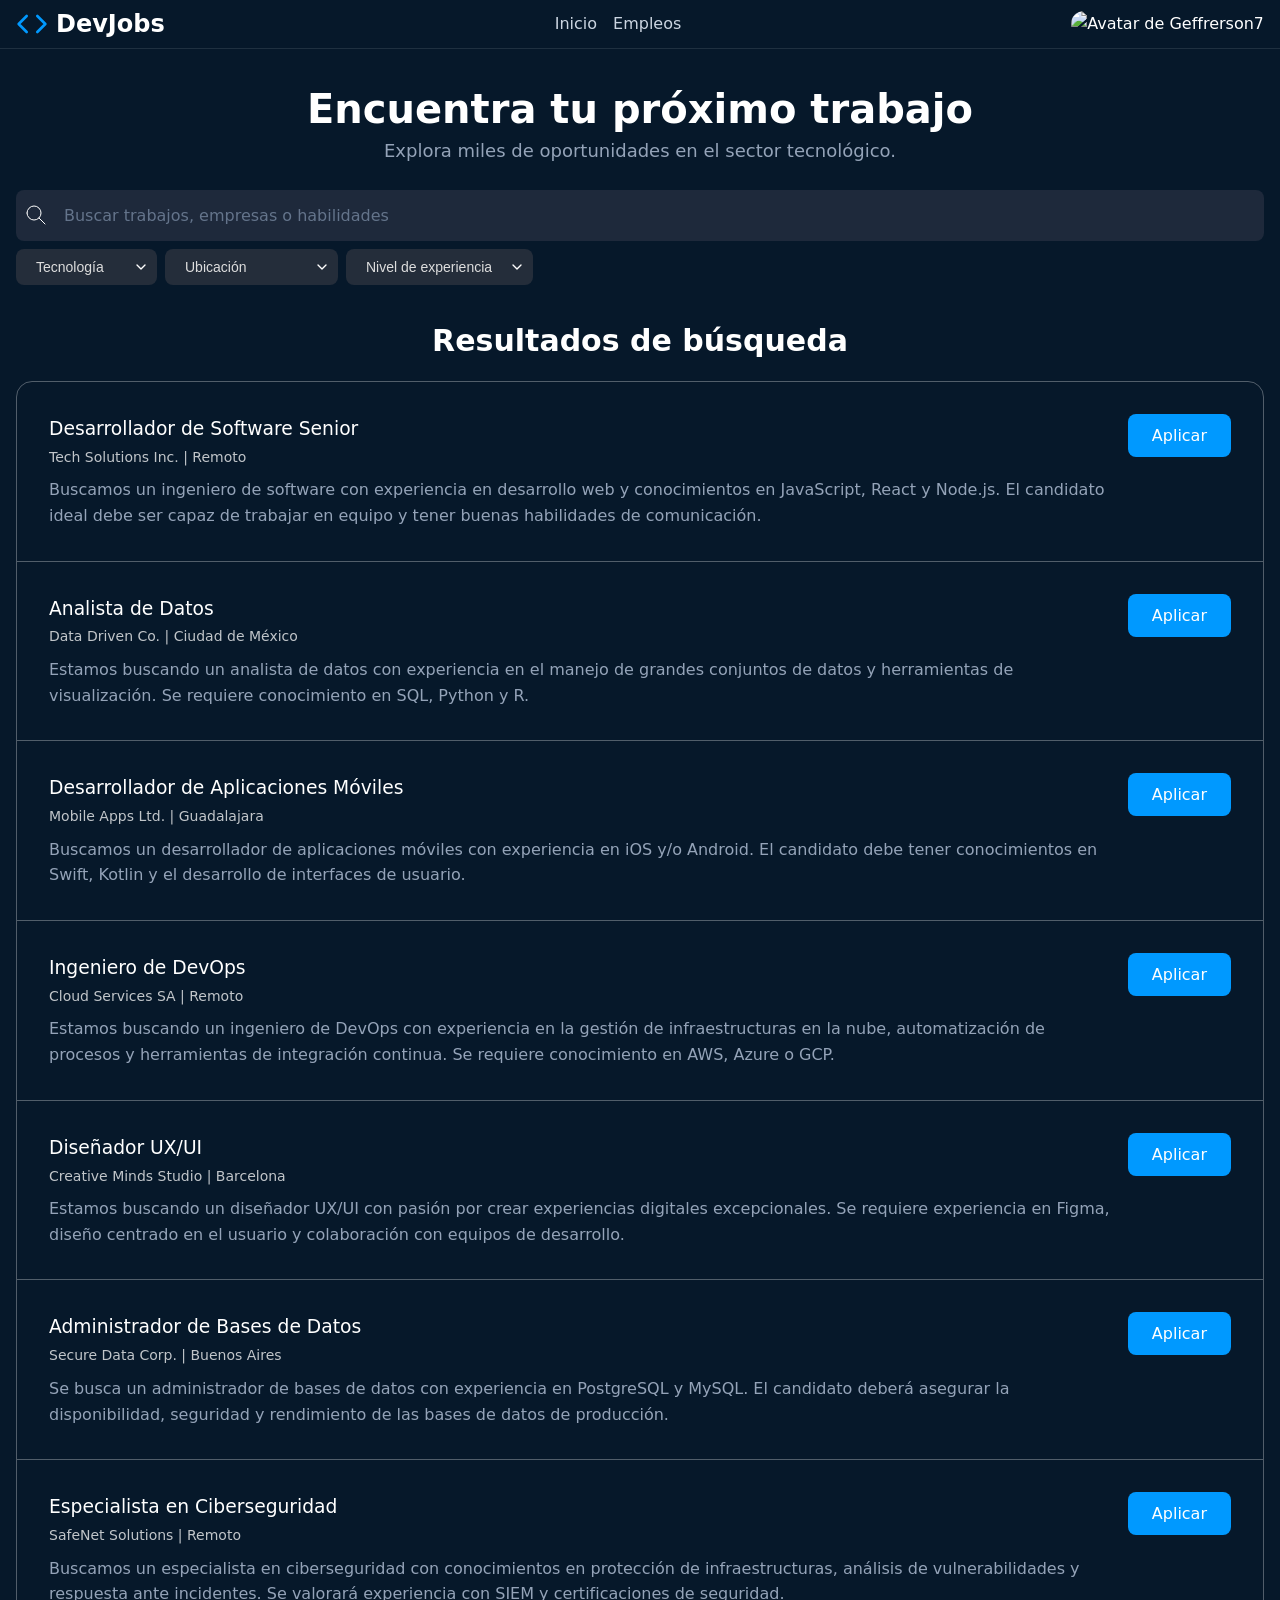
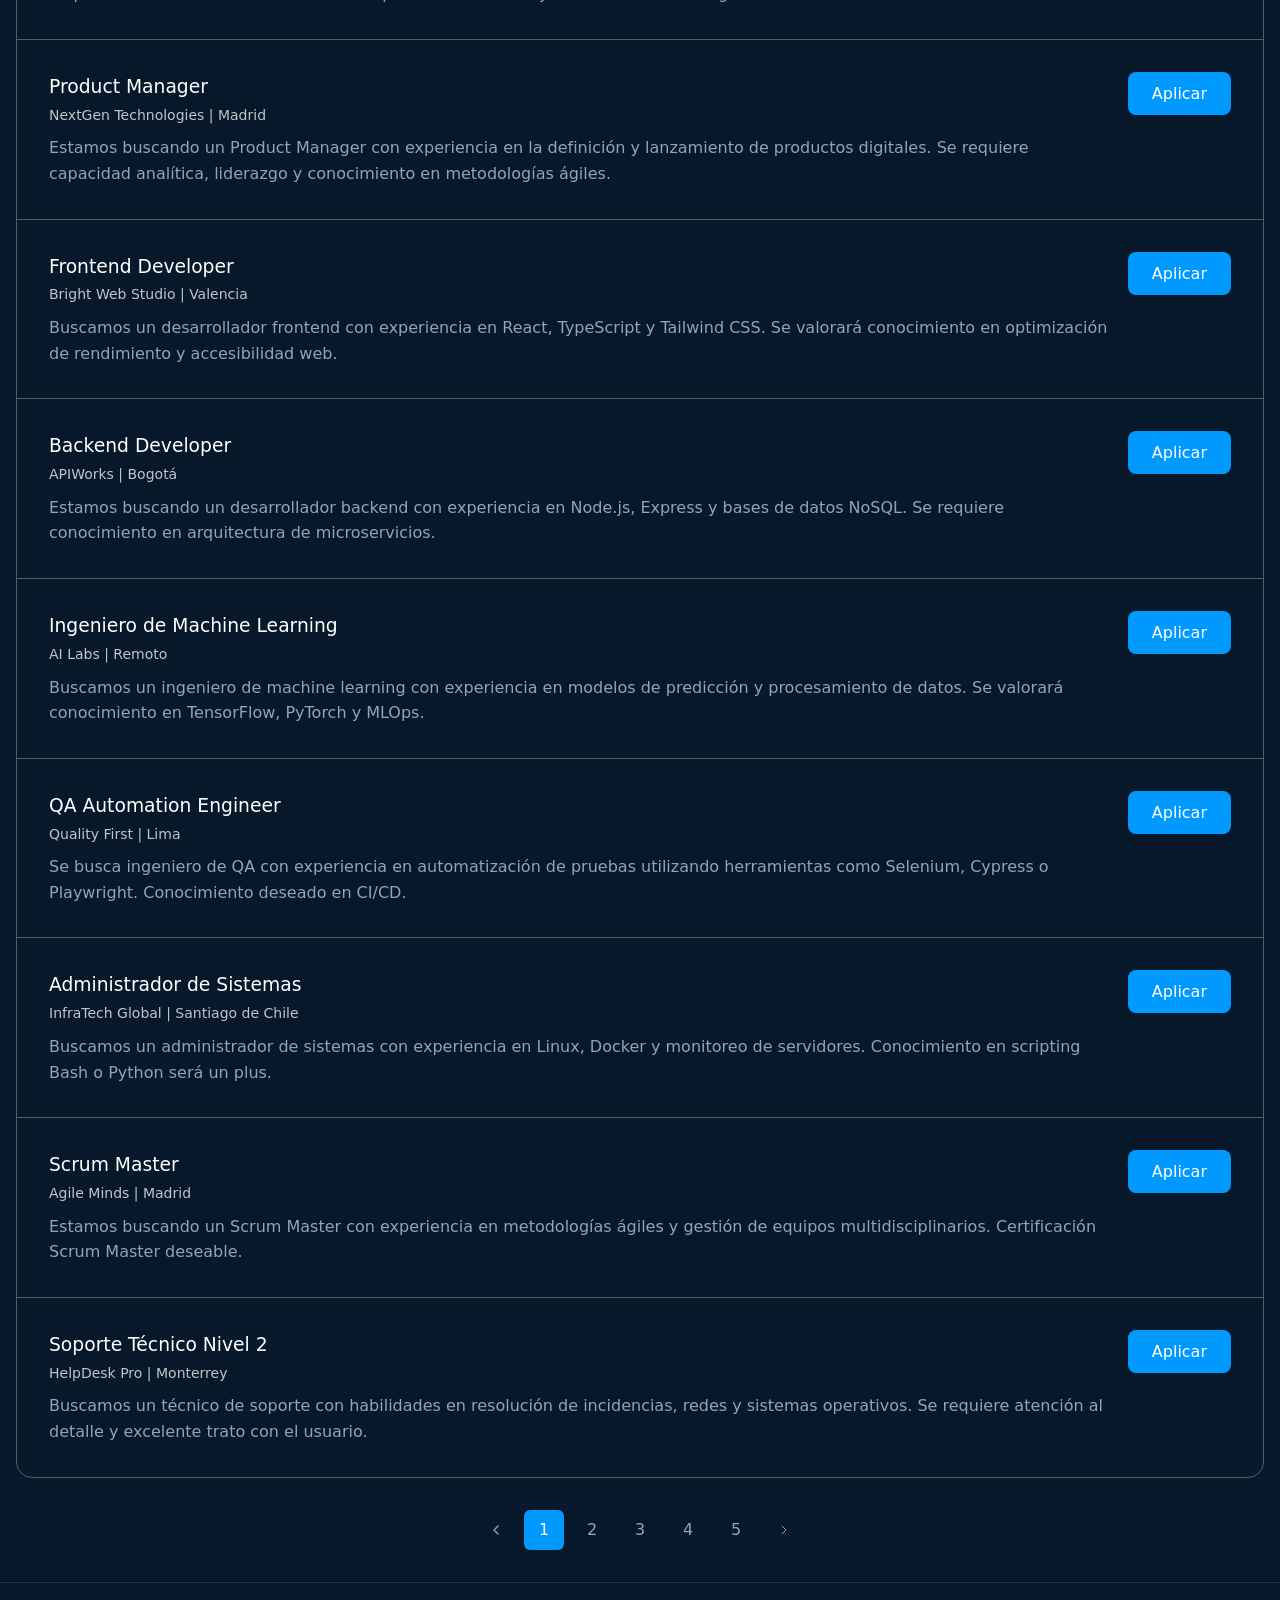
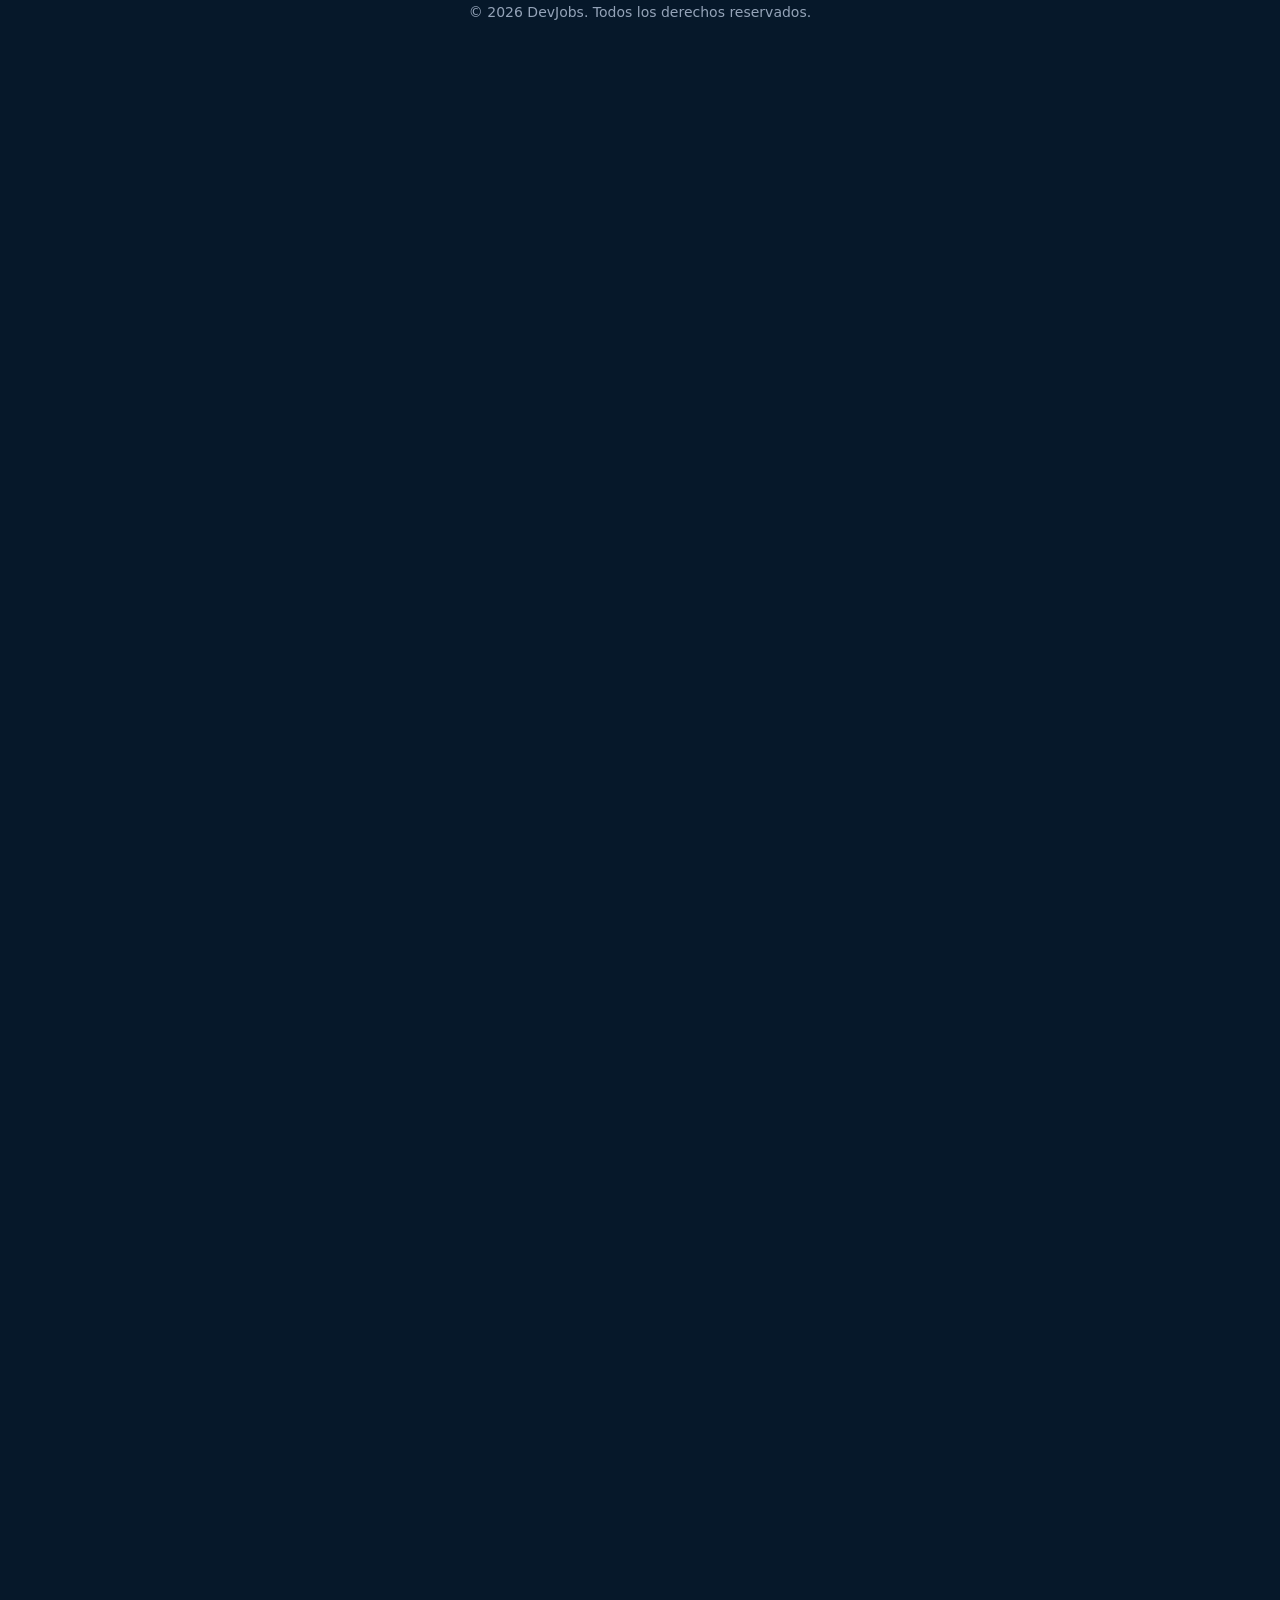
==== empleos.html @ 48cf0bad "first commit" ====
<!doctype html>
<html lang="es">
  <head>
    <title>DevJobs - Empleos</title>
    <meta charset="UTF-8" />
    <meta
      name="description"
      content="Listado con empleos y filtros para encontrar el trabajo de tus sueños."
    />

    <link rel="stylesheet" href="./styles.css" />

    <script type="module" src="./main.js"></script>
  </head>

  <body>
    <header>
      <h1>
        <svg
          fill="none"
          stroke="currentColor"
          stroke-linecap="round"
          stroke-linejoin="round"
          stroke-width="2"
          viewBox="0 0 24 24"
          xmlns="http://www.w3.org/2000/svg"
        >
          <polyline points="16 18 22 12 16 6"></polyline>
          <polyline points="8 6 2 12 8 18"></polyline>
        </svg>
        DevJobs
      </h1>

      <nav>
        <a href="./index.html">Inicio</a>
        <a href="./empleos.html">Empleos</a>
      </nav>

      <div>
        <devjobs-avatar size="32">
        </devjobs-avatar>
      </div>
    </header>

    <main>
      <section class="jobs-search">
        <h1>Encuentra tu próximo trabajo</h1>
        <p>Explora miles de oportunidades en el sector tecnológico.</p>

        <form id="empleos-search-form" role="search">
          <div class="search-bar">
            <svg
              xmlns="http://www.w3.org/2000/svg"
              width="24"
              height="24"
              viewBox="0 0 24 24"
              fill="none"
              stroke="currentColor"
              stroke-width="1"
              stroke-linecap="round"
              stroke-linejoin="round"
              class="icon icon-tabler icons-tabler-outline icon-tabler-search"
            >
              <path stroke="none" d="M0 0h24v24H0z" fill="none" />
              <path d="M10 10m-7 0a7 7 0 1 0 14 0a7 7 0 1 0 -14 0" />
              <path d="M21 21l-6 -6" />
            </svg>

            <input
              name="search"
              id="empleos-search-input"
              required
              type="text"
              placeholder="Buscar trabajos, empresas o habilidades"
            />
          </div>

          <div class="search-filters">
            <select name="technology" id="filter-technology">
              <option value="">Tecnología</option>
              <optgroup label="Tecnologías populares">
                <option value="javascript">JavaScript</option>
                <option value="python">Python</option>
                <option value="react">React</option>
                <option value="nodejs">Node.js</option>
              </optgroup>
              <option value="java">Java</option>
              <hr />
              <option value="csharp">C#</option>
              <option value="c">C</option>
              <option value="c++">C++</option>
              <hr />
              <option value="ruby">Ruby</option>
              <option value="php">PHP</option>
            </select>

            <select name="location" id="filter-location">
              <option value="">Ubicación</option>
              <option value="remoto">Remoto</option>
              <option value="cdmx">Ciudad de México</option>
              <option value="guadalajara">Guadalajara</option>
              <option value="monterrey">Monterrey</option>
              <option value="barcelona">Barcelona</option>
              <option value="bsas">Buenos Aires</option>
              <option value="lima">Lima</option>
              <option value="bogota">Bogotá</option>
              <option value="valencia">Valencia</option>
              <option value="madrid">Madrid</option>
              <option value="santiago">Santiago de Chile</option>
            </select>

            <select name="experience-level" id="filter-experience-level">
              <option value="">Nivel de experiencia</option>
              <option value="junior">Junior</option>
              <option value="mid">Mid-level</option>
              <option value="senior">Senior</option>
              <option value="lead">Lead</option>
            </select>
          </div>
        </form>

        <span id="filter-selected-value"></span>
      </section>

      <section>
        <h2>Resultados de búsqueda</h2>

        <div id="jobs-loading" role="status" aria-label="Loading">
          <svg
            class="spinner"
            xmlns="http://www.w3.org/2000/svg"
            fill="none"
            viewBox="0 0 24 24"
            aria-hidden="true"
          >
            <circle
              class="spinner-track"
              cx="12"
              cy="12"
              r="10"
              stroke="currentColor"
              stroke-width="4"
            ></circle>

            <path
              class="spinner-head"
              fill="currentColor"
              d="M4 12a8 8 0 018-8V0C5.373 0 0 5.373 0 12h4zm2 5.291A7.962 7.962 0 014 12H0c0 3.042 1.135 5.824 3 7.938l3-2.647z"
            ></path>
          </svg>
        </div>

        <div class="jobs-listings">
          <!-- Aquí se insertan los empleos dinámicamente -->
        </div>

        <nav class="pagination">
          <a href="#"
            ><svg
              width="16"
              height="16"
              viewBox="0 0 24 24"
              fill="none"
              stroke="currentColor"
              stroke-width="2"
              stroke-linecap="round"
              stroke-linejoin="round"
            >
              <path stroke="none" d="M0 0h24v24H0z" fill="none" />
              <path d="M15 6l-6 6l6 6" /></svg
          ></a>
          <a class="is-active" href="#">1</a>
          <a href="#">2</a>
          <a href="#">3</a>
          <a href="#">4</a>
          <a href="#">5</a>
          <a href="#"
            ><svg
              width="16"
              height="16"
              viewBox="0 0 24 24"
              fill="none"
              stroke="currentColor"
              stroke-width="1.5"
              stroke-linecap="round"
              stroke-linejoin="round"
              class="icon icon-tabler icons-tabler-outline icon-tabler-chevron-right"
            >
              <path stroke="none" d="M0 0h24v24H0z" fill="none" />
              <path d="M9 6l6 6l-6 6" /></svg
          ></a>
        </nav>
      </section>
    </main>

    <footer style="padding-bottom: 2000px">
      <small>&copy; 2026 DevJobs. Todos los derechos reservados.</small>
    </footer>
  </body>
</html>
---- styles.css ----
* {
  margin: 0;
  padding: 0;
  box-sizing: border-box;
}

:root {
  --primary: #3b4550;
  --primary-dark: #0a3d66;
  --primary-hover: #0d5ba8;
  --primary-light: #09f;
  --background: #06182a;
  --text-primary: #ffffff;
  --text-secondary: #cbd5e1;
  --text-muted: #94a3b8;
  --border: rgba(255, 255, 255, 0.1);
  --card-bg: #1e293b;
  --shadow: rgba(0, 0, 0, 0.3);
  --input-bg: #1e293b;
  --hsla-example: hsla(210, 100%, 56%, 1);
}

@font-face {
  font-family: "Inter Variable";
  font-style: normal;
  font-display: swap;
  font-weight: 100 900;
  src: url(https://cdn.jsdelivr.net/fontsource/fonts/inter:vf@latest/latin-wght-normal.woff2)
    format("woff2-variations");
  unicode-range:
    U+0000-00FF, U+0131, U+0152-0153, U+02BB-02BC, U+02C6, U+02DA, U+02DC,
    U+0304, U+0308, U+0329, U+2000-206F, U+20AC, U+2122, U+2191, U+2193, U+2212,
    U+2215, U+FEFF, U+FFFD;
}

body {
  font-family: system-ui;
  background-color: var(--background);
  color: var(--text-primary);
  min-height: 100vh;
  display: flex;
  flex-direction: column;
  line-height: 1.6;
}

select {
  padding: 0.625rem 1.25rem;
  background-color: #242d3a;
  border: 0;
  border-radius: 0.5rem;
  font-size: 0.875rem;
  color: #ddd;
  cursor: pointer;
  transition: all 0.2s;
  appearance: none;
  background-image: url("data:image/svg+xml,%3Csvg xmlns='http://www.w3.org/2000/svg' width='16' height='16' viewBox='0 0 24 24' fill='none' stroke='white' stroke-width='2' stroke-linecap='round' stroke-linejoin='round'%3E%3Cpolyline points='6 9 12 15 18 9'/%3E%3C/svg%3E");
  background-repeat: no-repeat;
  background-position: right 0.5rem center;
  padding-right: 2.5rem;

  &:hover {
    background-color: var(--primary-hover);
    color: white;
  }

  &:focus {
    outline: 2px solid #1173d4;
    outline-offset: 2px;
  }
}

/* Títulos principales */
h1 {
  font-size: 1.5rem;
  line-height: 1.2;
  text-wrap: balance;
  display: flex;
  align-items: center;
  gap: 0.5rem;

  svg {
    width: 2rem;
    height: 2rem;
    color: var(--primary-light);
  }
}

h1 + p {
  text-wrap: balance;
  margin-bottom: 2rem;
}

/* Header */
header {
  border-bottom: 1px solid var(--border);
  background: var(--background);
  padding: 0.5rem 1rem;
  display: flex;
  align-items: center;
  justify-content: space-between;
  gap: 2rem;

  h2 {
    font-size: 1.25rem;
    font-weight: 700;
    color: var(--text-primary);
  }
}

/* Navegación del header a otras páginas */
nav {
  align-items: center;
  gap: 1rem;
  display: flex;

  a {
    text-decoration: none;
    color: var(--text-secondary);
    transition: color 0.2s;
    font-weight: 500;

    &:hover,
    &:focus {
      color: var(--primary);
      outline: none;
    }
  }
}

/* Botones del Header */
header div a {
  padding: 0.5rem 1rem;
  border-radius: 0.5rem;
  background-color: #334155;
  color: var(--text-primary);
  display: inline-block;
  font-size: 0.875rem;
  font-weight: 700;
  text-decoration: none;
  /* TODO */
}

/* Hero */
main > section:nth-child(1) {
  height: 500px;
  text-align: center;
  display: flex;
  flex-direction: column;
  justify-content: center;
  align-items: center;

  h1 {
    padding-top: 36px;
  }

  & > img {
    position: absolute;
    width: 100%;
    height: 100%;
    object-fit: cover;
    z-index: -1;
    left: 0;
    right: 0;
    mask-image: linear-gradient(
      to bottom,
      rgba(16, 25, 34, 1) 5%,
      rgba(16, 25, 34, 0) 80%
    );
  }
}

/* Formulario de Búsqueda */
form {
  max-width: 42rem;
  width: 100%;
  margin: 0 auto;
  padding-inline: 1rem;
}

form > div {
  display: flex;
  align-items: center;
  background-color: var(--input-bg);
  border-radius: 0.5rem;
  box-shadow: 0 10px 15px -3px var(--shadow);
  padding: 0.5rem;
  gap: 0.5rem;
}

form span {
  padding-left: 0.75rem;
  color: var(--text-muted);
  display: flex;
  align-items: center;
  flex-shrink: 0;
}

form input[type="text"] {
  flex: 1;
  background: transparent;
  border: none;
  outline: none;
  color: var(--text-primary);
  padding: 0.75rem 0.5rem;
  font-size: 1rem;
  font-family: inherit;
}

form input[type="text"]::placeholder {
  color: #64748b;
}

button {
  padding: 0.75rem 1.5rem;
  border-radius: 0.5rem;
  background-color: var(--primary);
  color: white;
  font-weight: 400;
  border: none;
  cursor: pointer;
  transition: all 0.2s;
  font-family: inherit;
  font-size: 1rem;
  white-space: nowrap;

  &:hover, /* pseudo-clase que significa que el ratón está encima */
  &:focus {
    /* pseudo-clase que significa que el elemento tiene el foco */
    background-color: var(--primary-hover);
    outline: 2px solid white;
    outline-offset: 2px;
  }

  &:active {
    transform: scale(0.9);
  }

  &:disabled {
    opacity: 0.5;
    pointer-events: none;
  }
}

/* Features Section */
main > section:nth-child(2) {
  padding-inline: 1rem;
  background-color: var(--background);
  padding-top: 2rem;

  & > header {
    gap: 2px;
    flex-direction: column;

    h2 {
      margin-bottom: 0;
    }

    p {
      opacity: 0.75;
    }
  }
}

main > section:nth-child(2) h2 {
  font-size: 1.875rem;
  font-weight: 700;
  color: var(--text-primary);
  margin-bottom: 1rem;
  text-align: center;
}

main > section:nth-child(2) > div > div:first-child > p {
  font-size: 1.125rem;
  color: var(--text-muted);
  max-width: 42rem;
  margin: 0 auto;
}

/* Grid de Features */
main > section:nth-child(2) footer {
  display: grid;
  grid-template-columns: repeat(auto-fit, minmax(280px, 1fr));
  gap: 16px;
}

/* Feature Cards */
/* article {
  background-color: var(--card-bg);
  padding: 2rem;
  margin-bottom: 16px;
  border-radius: 0.5rem;                   
  box-shadow: 0px 1px 3px 0 var(--shadow); 

  svg {
    color: var(--primary-light);          
    background: rgba(0, 153, 255, 0.3);  
    border-radius: 9999px;               
    width: 64px;                         
    height: 64px;                        
    padding: 16px;                       
  }

  h3 {
    font-weight: 500;
  }

  p {
    color: var(--text-muted);
  }
} */

/* Footer */
footer {
  background-color: var(--background);
  border-top: 1px solid var(--border);
  text-align: center;
  padding: 16px;

  small {
    color: var(--text-muted);
    font-size: 0.875rem;
  }
}

article {
  background-color: var(--card-bg);
  padding: 2rem;
  margin-bottom: 16px;
  border-radius: 0.5rem;
  box-shadow: 0px 1px 3px 0px rgba(0, 0, 0, 0.5);

  svg {
    color: var(--primary-light);
    background: rgba(0, 153, 255, 0.3);
    width: 64px;
    height: 64px;
    border-radius: 100%;
    padding: 16px;
  }

  p {
    color: var(--text-muted);
  }

  h3 {
    font-weight: 500;
  }
}

/* Jobs Search */
.jobs-search {
  margin: 0;
  padding: 0;
  height: auto !important;

  h1 {
    font-size: 2.5rem;
    margin-bottom: 0.25rem;
  }

  p {
    font-size: 1.125rem;
    color: var(--text-muted);
    margin-bottom: 1.5rem;
  }

  .search-bar {
    background: var(--input-bg);
    padding: 0.25rem 0.5rem;
  }

  .search-filters {
    display: flex;
    flex-wrap: wrap;
    margin-top: 0.5rem;
  }

  form {
    width: 100%;
    max-width: 1280px;
  }

  form div {
    background: none;
    box-shadow: none;
    padding: 0;
  }
}

#jobs-loading {
  display: flex;
  justify-content: center;
  padding: 1rem 0;
}

.spinner {
  width: 32px;
  height: 32px;
  color: var(--primary-light);
  animation: spin 1s linear infinite;
}

.spinner-track {
  opacity: 0.25;
}

.spinner-head {
  opacity: 0.75;
}

@keyframes spin {
  from {
    transform: rotate(0deg);
  }
  to {
    transform: rotate(360deg);
  }
}

.no-jobs-message {
  color: var(--text-secondary);
  font-size: 1.1rem;
  text-align: center;
  padding: 2rem;
  background-color: var(--background);
  border-radius: 8px;
  grid-column: 1 / -1;
}

.jobs-listings {
  border: 1px solid rgba(255, 255, 255, 0.3);
  border-radius: 1rem;

  .job-listing-card {
    background: none;
    box-shadow: none;
    border-radius: 0;
    border-bottom: 1px solid rgba(255, 255, 255, 0.3);
    margin: 0;

    display: flex; /* valor original */
    align-items: start;
    gap: 1rem;

    &.is-hidden {
      display: none;
    }

    small {
      font-size: 0.875rem;
      opacity: 0.75;
    }

    p {
      margin-top: 0.5rem;
    }

    &:last-child {
      border-bottom: none;
    }
  }
}

.pagination {
  display: flex;
  justify-content: center;
  gap: 0.5rem;
  margin-block: 2rem;

  a {
    display: flex;
    align-items: center;
    justify-content: center;
    width: 2.5rem;
    height: 2.5rem;
    text-decoration: none;
    color: var(--text-muted);
    border-radius: 0.375rem;
    transition: all 0.3s;

    &:hover,
    &:focus {
      background-color: #fff;
    }

    &:active {
      transform: scale(0.9);
    }

    &.is-active {
      background-color: var(--primary-light);
      color: white;
      pointer-events: none;
    }
  }
}

.button-apply-job {
  background: #09f;

  &.is-applied {
    background: #4caf50;
    pointer-events: none;
  }
}

/* =========================================
   DETALLE DEL EMPLEO
========================================= */

.job-detail {
  width: min(1100px, calc(100% - 2rem));
  margin: 0 auto;
  padding: 2rem 0 4rem;
}

.back-to-jobs {
  display: inline-block;
  color: var(--text-secondary);
  text-decoration: none;
  margin-bottom: 1.5rem;
  transition: color 0.2s;
}

.back-to-jobs:hover {
  color: var(--primary-light);
}

.job-detail-header {
  background-color: var(--card-bg);
  border: 1px solid var(--border);
  border-radius: 1rem;
  padding: 2rem;
  display: flex;
  align-items: center;
  justify-content: space-between;
  gap: 2rem;
  margin-bottom: 1.5rem;
}

.job-detail-header > div {
  max-width: none;
  width: auto;
  margin: 0;
}

.job-detail-header h1 {
  font-size: 2rem;
  margin-bottom: 0.5rem;
}

.job-company {
  color: var(--text-secondary);
  margin-bottom: 1rem;
}

.job-tags {
  display: flex;
  flex-wrap: wrap;
  gap: 0.5rem;
}

.job-tags span {
  background-color: rgba(0, 153, 255, 0.15);
  border: 1px solid rgba(0, 153, 255, 0.25);
  color: var(--text-secondary);
  padding: 0.35rem 0.75rem;
  border-radius: 999px;
  font-size: 0.875rem;
}

.job-detail-content {
  width: 100%;
}

.job-detail-main {
  background-color: var(--card-bg);
  border: 1px solid var(--border);
  border-radius: 1rem;
  padding: 2rem;
}

.job-detail-main section {
  margin-bottom: 2rem;
}

.job-detail-main section:last-child {
  margin-bottom: 0;
}

.job-detail-main h2 {
  font-size: 1.4rem;
  margin-bottom: 0.75rem;
}

.job-detail-main p {
  color: var(--text-secondary);
}

.job-detail-main ul {
  padding-left: 0;
  list-style: none;
  color: var(--text-secondary);
}

.job-detail-main li {
  margin-bottom: 0.5rem;
  display: flex;
  align-items: flex-start;
  gap: 0.5rem;
}

.job-detail-main li::before {
  content: "";
  display: inline-block;
  width: 1rem;
  height: 1rem;
  flex-shrink: 0;
  transform: translateY(0.35rem);
  background-image: url("./circle-check.svg");
  background-repeat: no-repeat;
  background-size: contain;
  background-position: center;
}

.job-detail-header .button-apply-job {
  background: var(--primary-light);
  min-width: 120px;
}

.job-detail-header .button-apply-job:hover {
  background: var(--primary-hover);
}

.job-not-found {
  max-width: 600px;
  margin: 5rem auto;
  text-align: center;
}

.job-not-found h1 {
  justify-content: center;
  margin-bottom: 1rem;
}

.job-not-found p {
  color: var(--text-muted);
  margin-bottom: 1.5rem;
}

.job-not-found a {
  display: inline-block;
  padding: 0.75rem 1.5rem;
  border-radius: 0.5rem;
  background-color: var(--primary-light);
  color: white;
  text-decoration: none;
}

@media (max-width: 700px) {
  .job-detail-header {
    flex-direction: column;
    align-items: flex-start;
  }

  .job-detail-header h1 {
    font-size: 1.6rem;
  }

  .job-detail-header .button-apply-job {
    width: 100%;
  }

  .job-detail-main {
    padding: 1.25rem;
  }
}
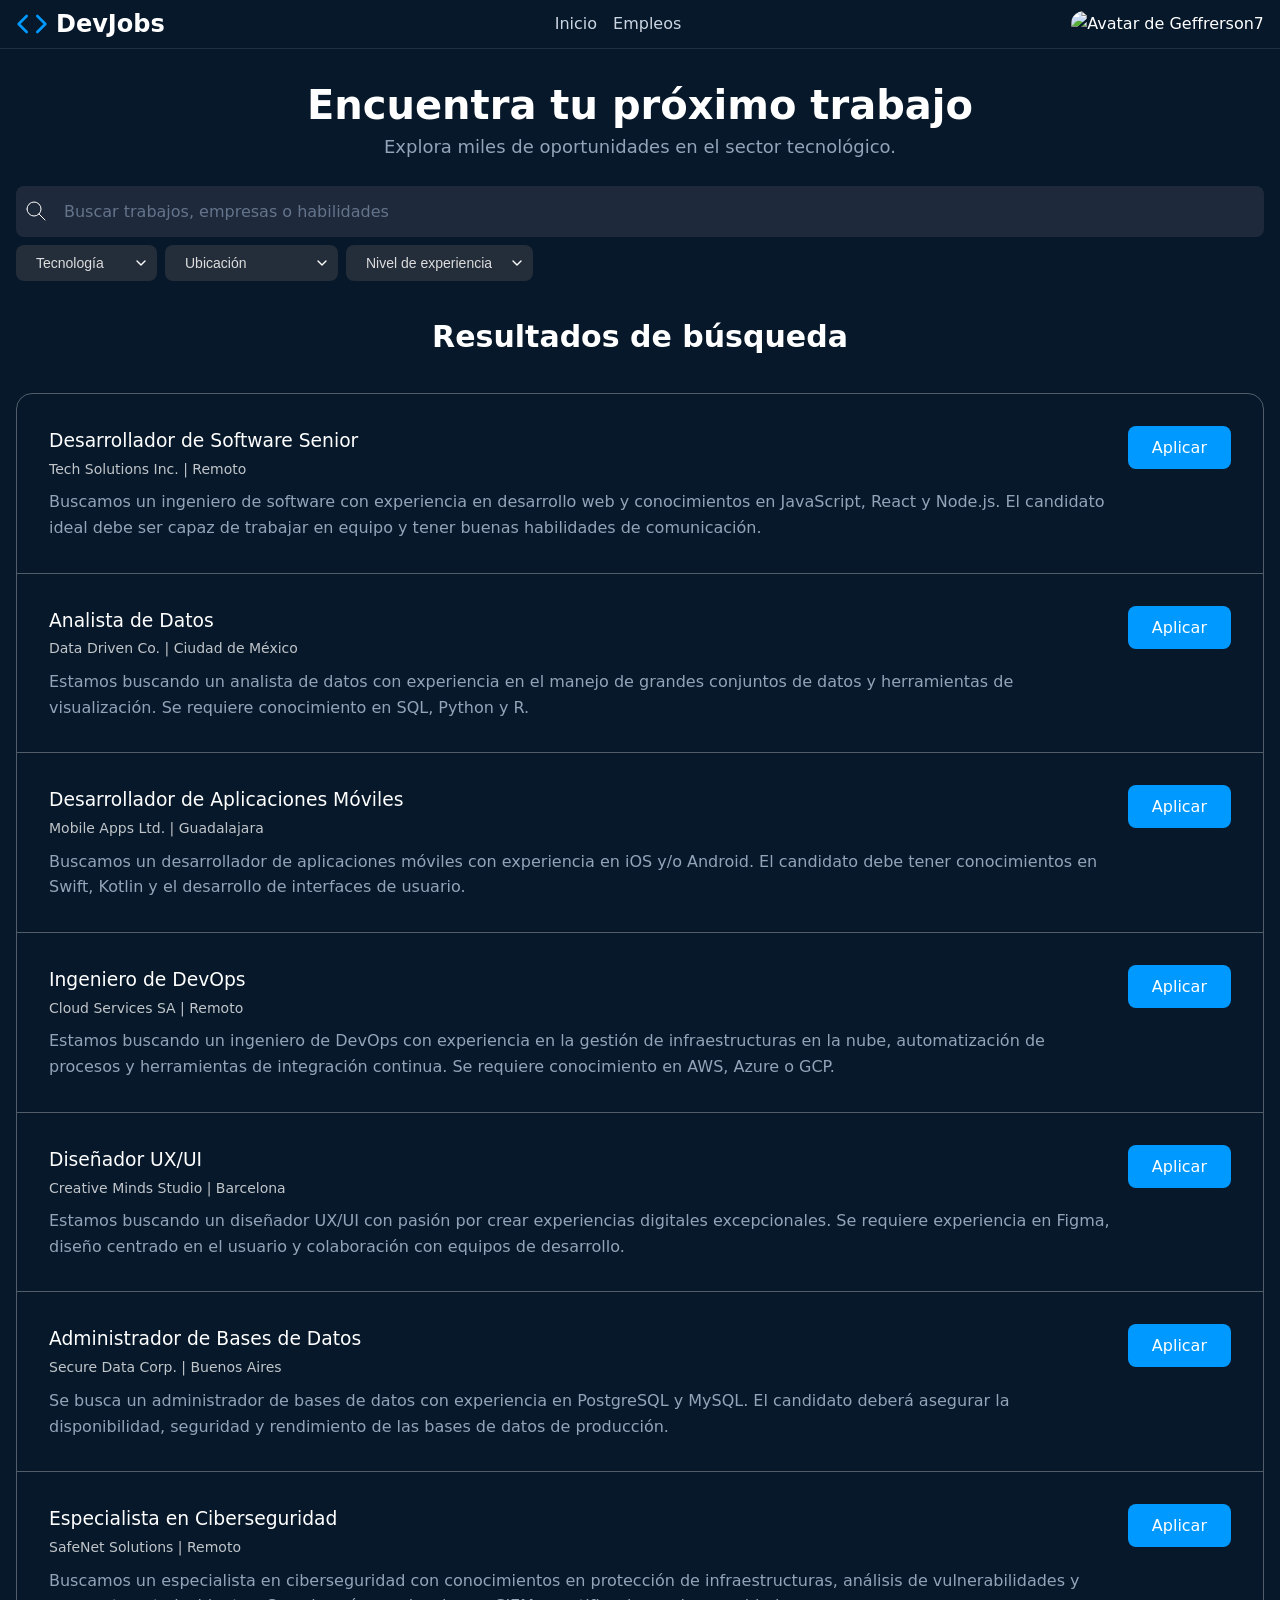
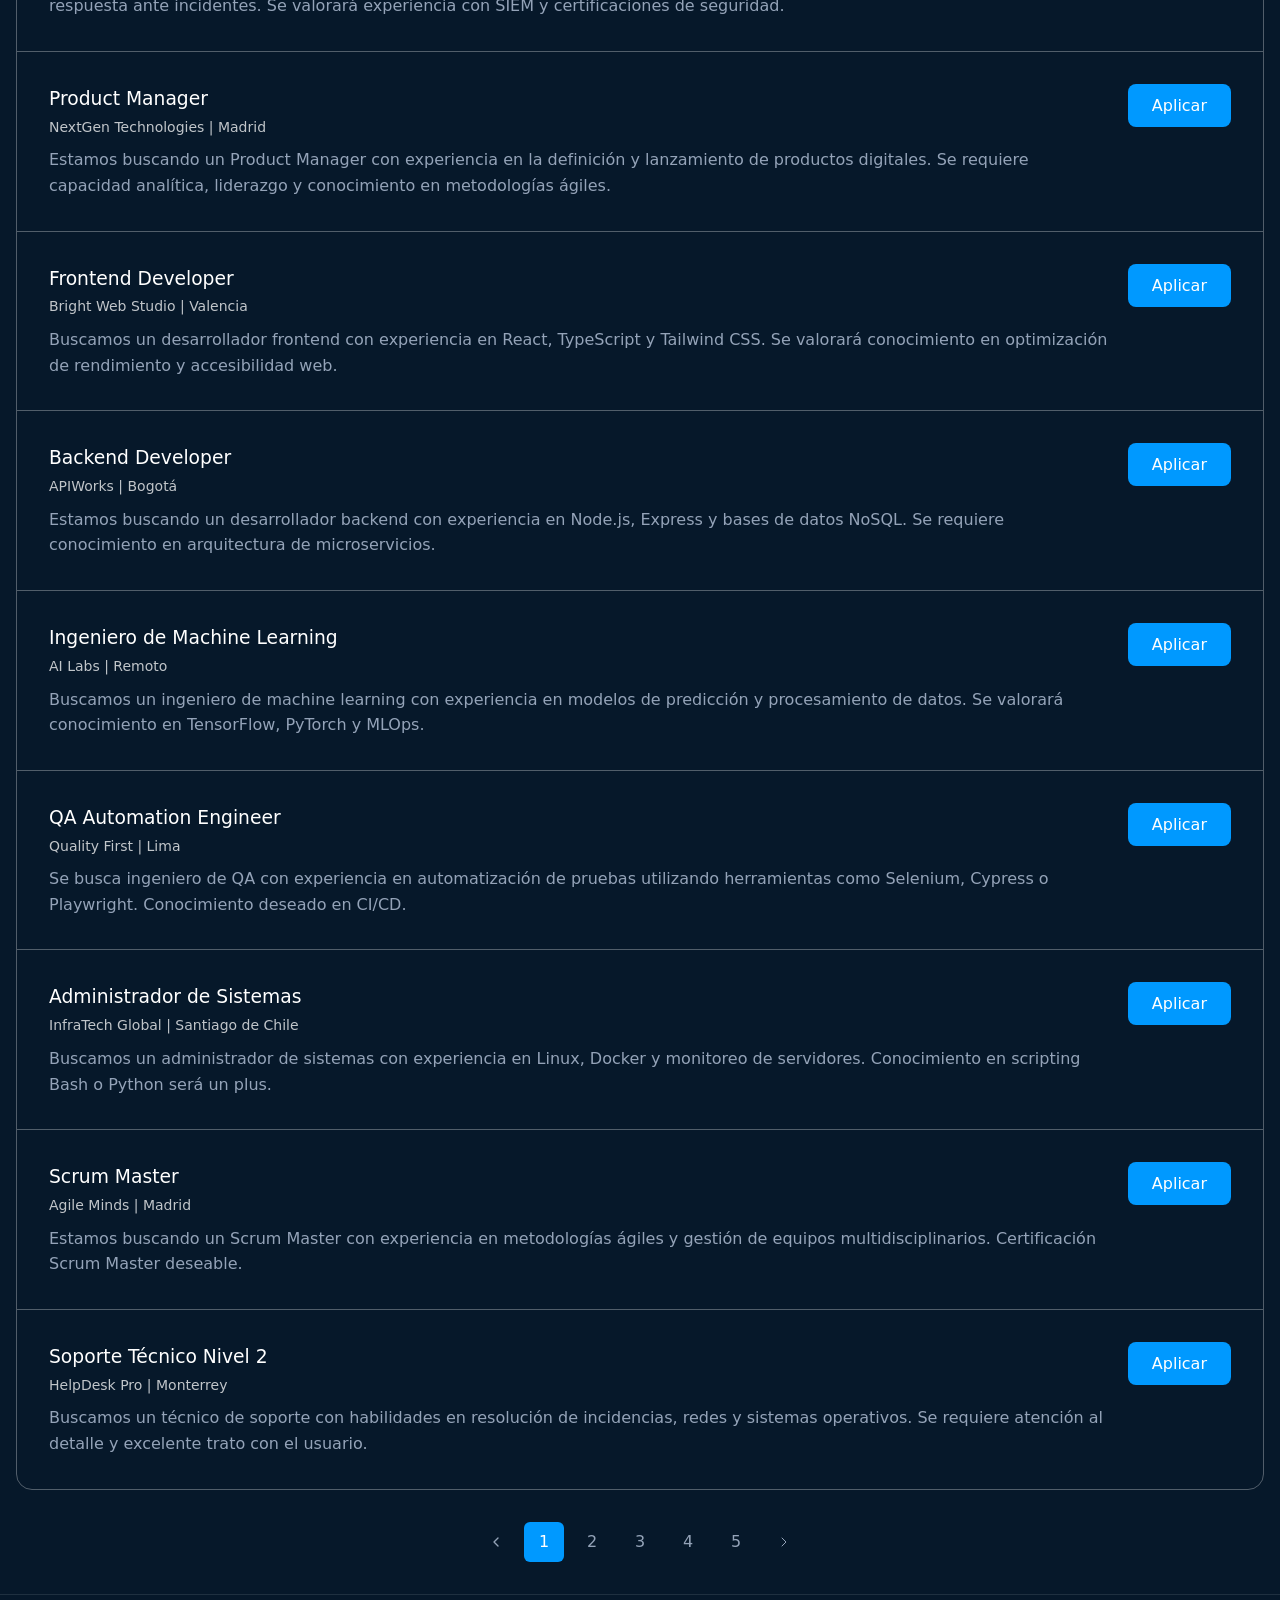
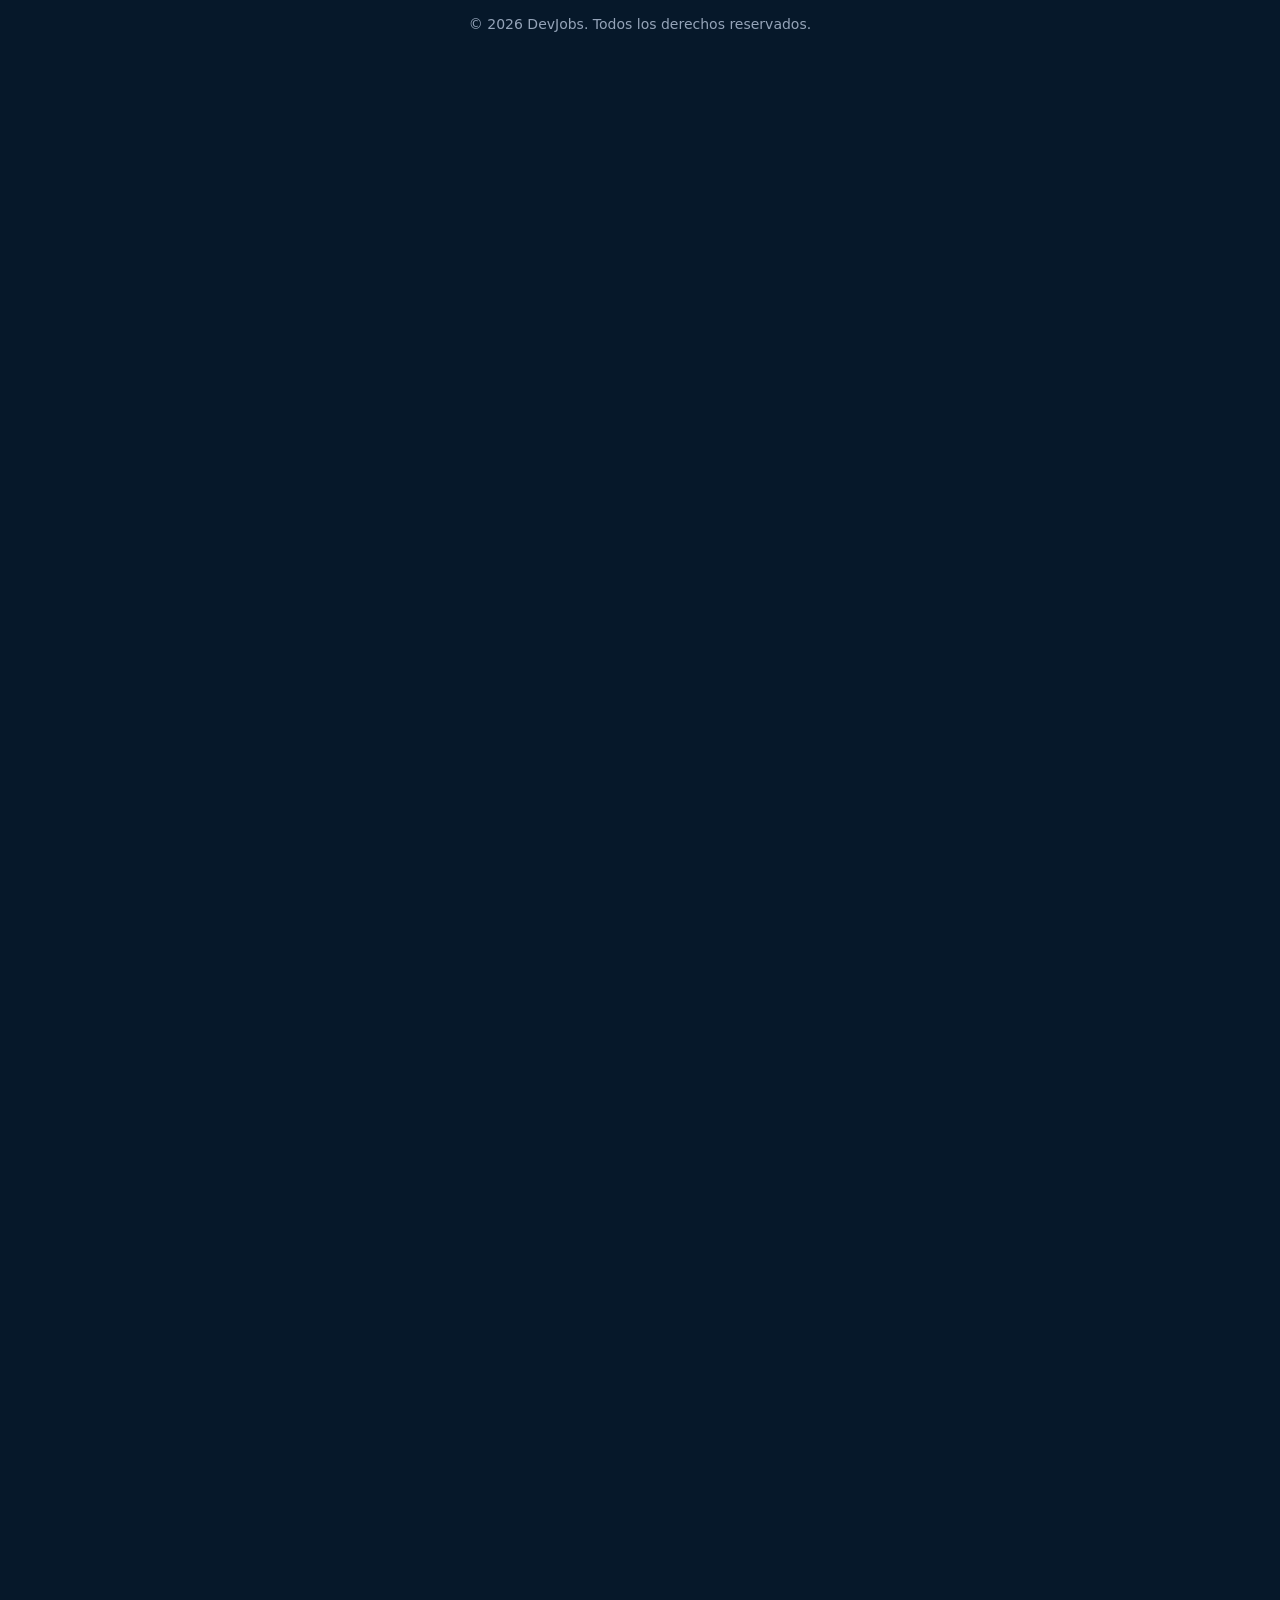
==== commit b04bf0ec: "feat: implement layout and styles for login form" ====
--- a/empleos.html
+++ b/empleos.html
@@ -37,8 +37,7 @@
       </nav>
 
       <div>
-        <devjobs-avatar size="32">
-        </devjobs-avatar>
+        <devjobs-avatar size="32"> </devjobs-avatar>
       </div>
     </header>
 
@@ -122,7 +121,7 @@
         <span id="filter-selected-value"></span>
       </section>
 
-      <section>
+      <section class="jobs-data">
         <h2>Resultados de búsqueda</h2>
 
         <div id="jobs-loading" role="status" aria-label="Loading">
--- a/styles.css
+++ b/styles.css
@@ -141,7 +141,7 @@
 }
 
 /* Hero */
-main > section:nth-child(1) {
+main > section.hero-section {
   height: 500px;
   text-align: center;
   display: flex;
@@ -210,6 +210,21 @@
   color: #64748b;
 }
 
+form input[type="password"] {
+  flex: 1;
+  background: transparent;
+  border: none;
+  outline: none;
+  color: var(--text-primary);
+  padding: 0.75rem 0.5rem;
+  font-size: 1rem;
+  font-family: inherit;
+}
+
+form input[type="password"]::placeholder {
+  color: #64748b;
+}
+
 button {
   padding: 0.75rem 1.5rem;
   border-radius: 0.5rem;
@@ -283,32 +298,6 @@
   gap: 16px;
 }
 
-/* Feature Cards */
-/* article {
-  background-color: var(--card-bg);
-  padding: 2rem;
-  margin-bottom: 16px;
-  border-radius: 0.5rem;                   
-  box-shadow: 0px 1px 3px 0 var(--shadow); 
-
-  svg {
-    color: var(--primary-light);          
-    background: rgba(0, 153, 255, 0.3);  
-    border-radius: 9999px;               
-    width: 64px;                         
-    height: 64px;                        
-    padding: 16px;                       
-  }
-
-  h3 {
-    font-weight: 500;
-  }
-
-  p {
-    color: var(--text-muted);
-  }
-} */
-
 /* Footer */
 footer {
   background-color: var(--background);
@@ -348,10 +337,14 @@
 }
 
 /* Jobs Search */
-.jobs-search {
-  margin: 0;
-  padding: 0;
-  height: auto !important;
+main > section.jobs-search {
+  height: auto;
+  text-align: center;
+  display: flex;
+  flex-direction: column;
+  justify-content: center;
+  align-items: center;
+  margin-top: 2rem;
 
   h1 {
     font-size: 2.5rem;
@@ -384,6 +377,12 @@
     background: none;
     box-shadow: none;
     padding: 0;
+  }
+}
+
+main > section.jobs-data {
+  h2 {
+    margin-bottom: 2rem;
   }
 }
 
@@ -675,3 +674,176 @@
     padding: 1.25rem;
   }
 }
+
+/* --- ESTILOS ESPECÍFICOS DE LA PÁGINA DE LOGIN --- */
+
+.login-page {
+  flex: 1;
+  display: flex;
+  justify-content: center;
+  align-items: center;
+  padding: 2rem 1rem;
+}
+
+.login-card {
+  background-color: var(--card-bg);
+  border: 1px solid var(--border);
+  border-radius: 0.75rem;
+  width: 100%;
+  max-width: 440px;
+  padding: 2.5rem;
+  box-shadow: 0 20px 25px -5px var(--shadow);
+
+  /* Ajustes para los textos internos */
+  h1 {
+    font-size: 1.85rem;
+    font-weight: 700;
+    justify-content: center;
+    margin-bottom: 0.25rem;
+  }
+
+  p {
+    color: var(--text-muted);
+    font-size: 0.95rem;
+    text-align: center;
+    margin-bottom: 2rem;
+  }
+}
+
+/* Ajuste del formulario para que herede el ancho */
+#login-form {
+  max-width: 100%;
+  padding-inline: 0;
+}
+
+/* Contenedores de Inputs con iconos integrados */
+.auth-input-group {
+  display: flex;
+  align-items: center;
+  background-color: transparent; /* Mantenemos el fondo limpio */
+  border: 1px solid var(--border);
+  border-radius: 0.5rem;
+  padding: 0.25rem 0.75rem;
+  margin-bottom: 1.25rem;
+  gap: 0.5rem;
+  transition: border-color 0.2s;
+
+  svg {
+    color: var(--text-muted);
+    flex-shrink: 0;
+    width: 1.25rem;
+    height: 1.25rem;
+  }
+
+  input {
+    flex: 1;
+    background: transparent;
+    border: none;
+    outline: none;
+    color: var(--text-primary);
+    padding: 0.75rem 0.25rem;
+    font-size: 1rem;
+    font-family: inherit;
+
+    &::placeholder {
+      color: #64748b;
+    }
+  }
+
+  /* Efecto de enfoque azul igual al del diseño */
+  &:focus-within {
+    border-color: var(--primary-hover);
+    outline: 1px solid var(--primary-hover);
+  }
+}
+
+/* Fila de Checkbox y Olvidé contraseña */
+.checkbox-form {
+  display: flex;
+  align-items: center;
+  justify-content: space-between;
+  margin-bottom: 1.5rem;
+  font-size: 0.9rem;
+}
+
+.remember-me-group {
+  display: flex;
+  align-items: center;
+  gap: 0.5rem;
+  color: var(--text-secondary);
+  cursor: pointer;
+
+  input[type="checkbox"] {
+    cursor: pointer;
+    accent-color: var(--primary-hover); /* Pinta el checkbox nativo de azul */
+  }
+}
+
+.forgot-password-link {
+  color: var(--primary-hover);
+  text-decoration: none;
+  font-weight: 500;
+
+  &:hover {
+    text-decoration: underline;
+  }
+}
+
+/* Botón Iniciar Sesión (Reutiliza tus propiedades de button globales) */
+.login-button {
+  width: 100%;
+  padding: 0.85rem;
+  background-color: var(--primary-hover);
+  font-weight: 600;
+  font-size: 1rem;
+  margin-bottom: 2rem;
+}
+
+/* Sección de Registro Inferior */
+.signup-section {
+  text-align: center;
+}
+
+/* Separador horizontal con texto central */
+.signup-separator {
+  color: var(--text-muted);
+  font-size: 0.85rem;
+  margin-bottom: 1.5rem;
+  display: flex;
+  align-items: center;
+  justify-content: center;
+  gap: 1rem;
+
+  &::before,
+  &::after {
+    content: "";
+    height: 1px;
+    background-color: var(--border);
+    flex-grow: 1;
+  }
+}
+
+/* Contenedor de los dos botones inferiores */
+.signup-button-container {
+  display: flex;
+  gap: 1rem;
+}
+
+.signup-alt-btn {
+  flex: 1;
+  background-color: transparent;
+  color: var(--text-primary);
+  border: 1px solid var(--border);
+  padding: 0.75rem 0.5rem;
+  border-radius: 0.5rem;
+  text-decoration: none;
+  font-size: 0.85rem;
+  font-weight: 500;
+  transition: all 0.2s;
+  white-space: nowrap;
+
+  &:hover {
+    background-color: rgba(255, 255, 255, 0.05);
+    border-color: var(--text-muted);
+  }
+}
